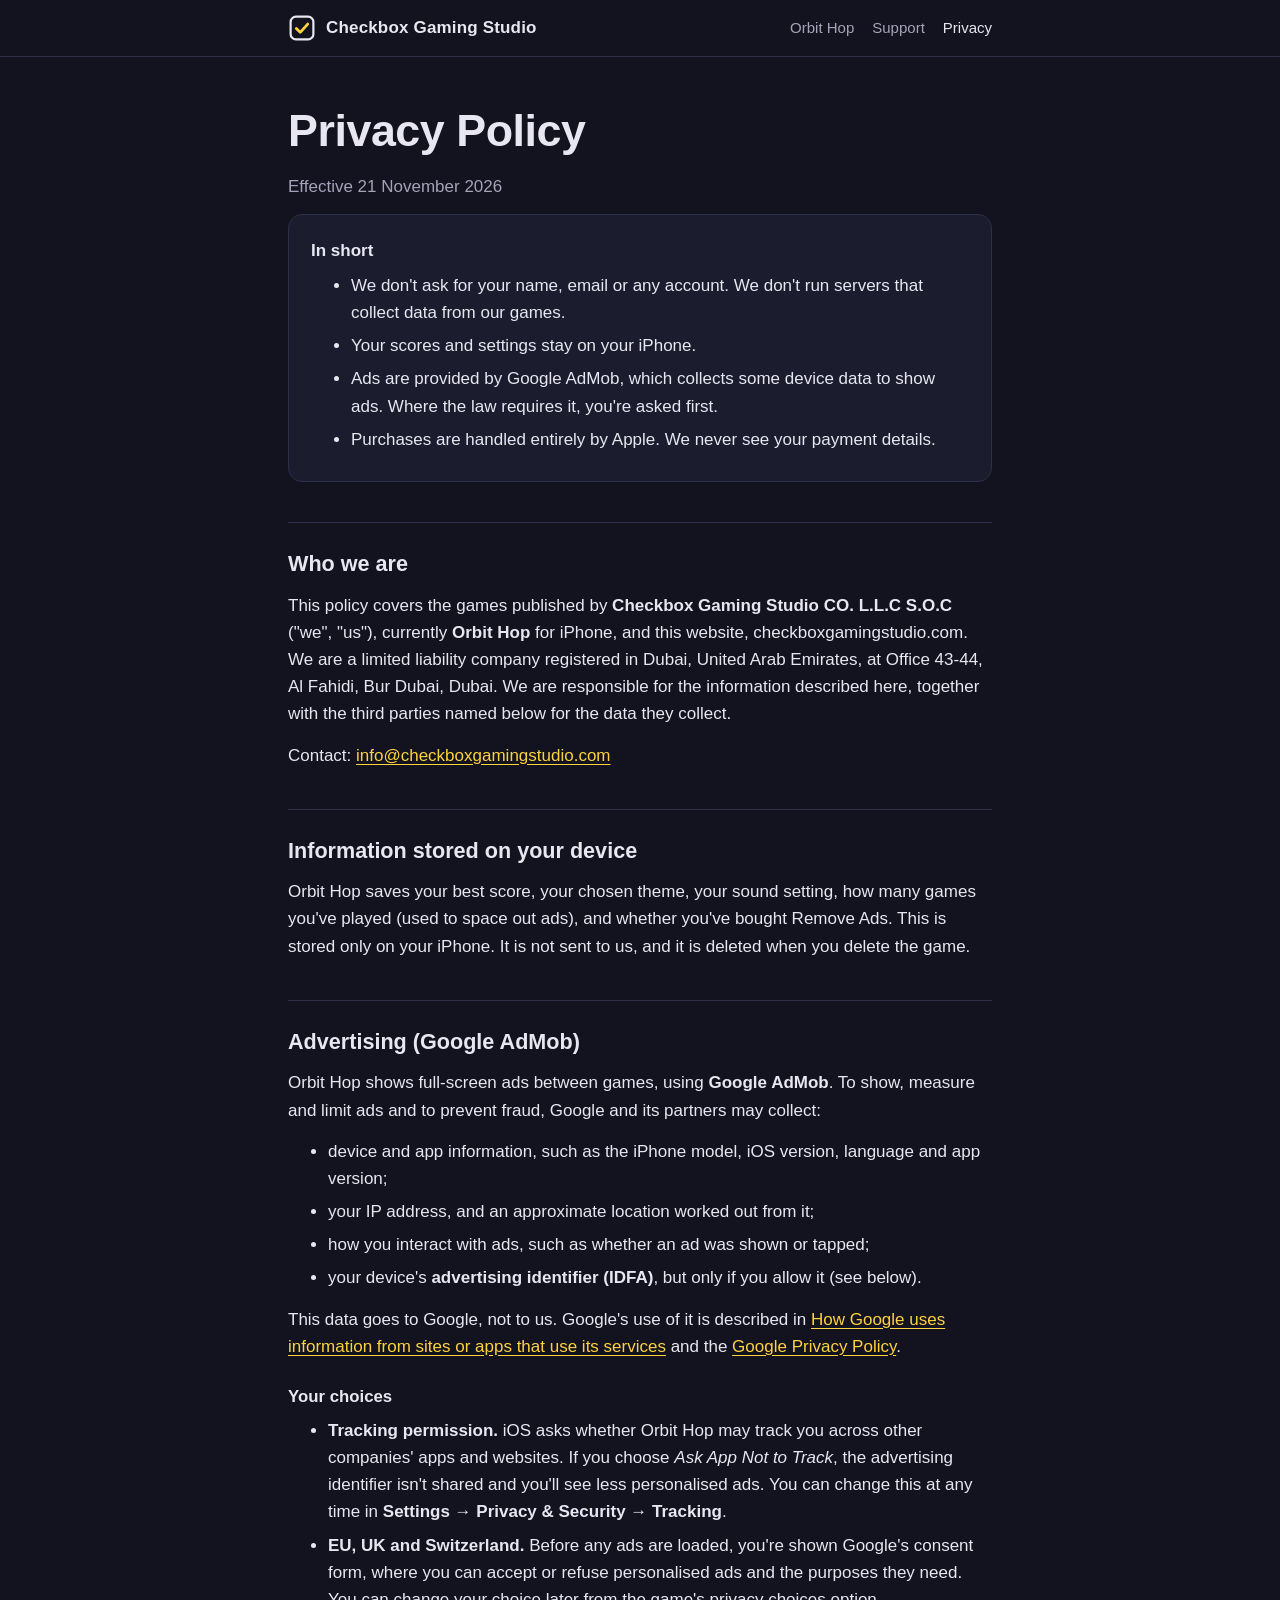
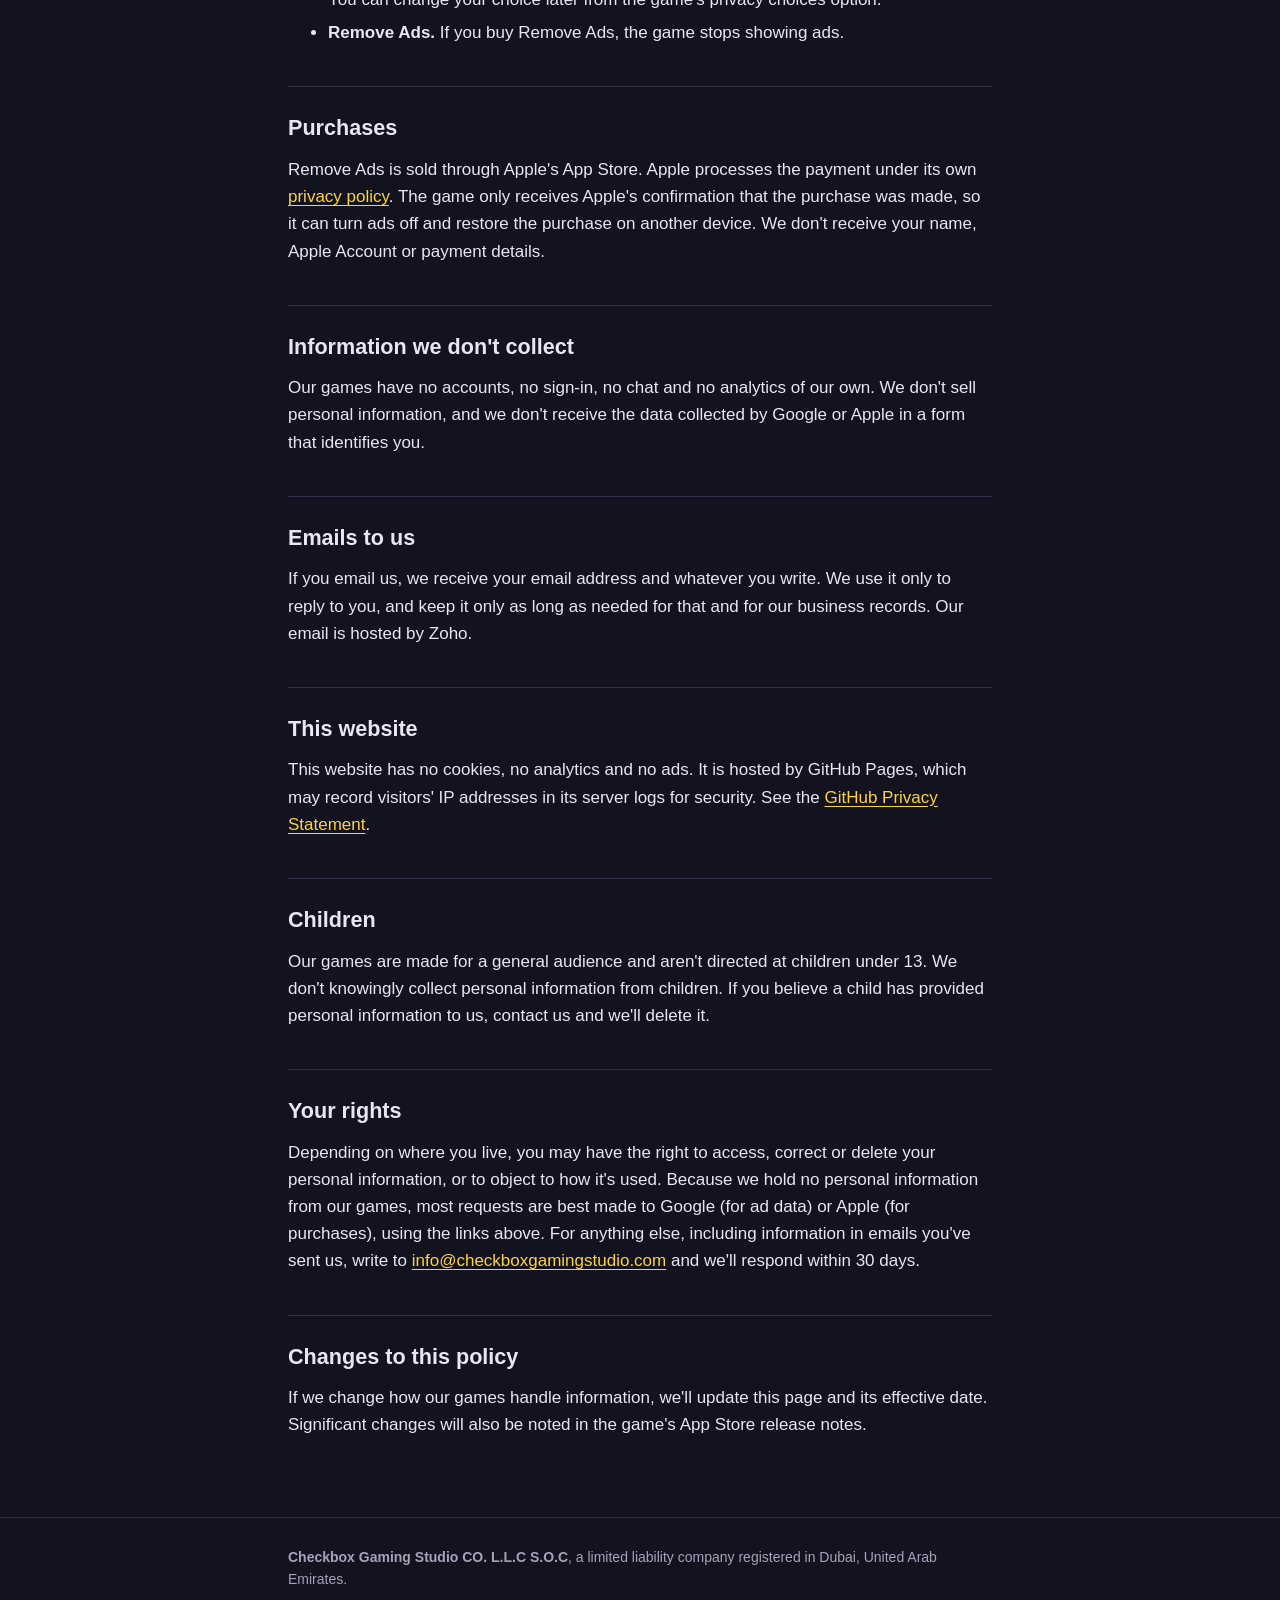
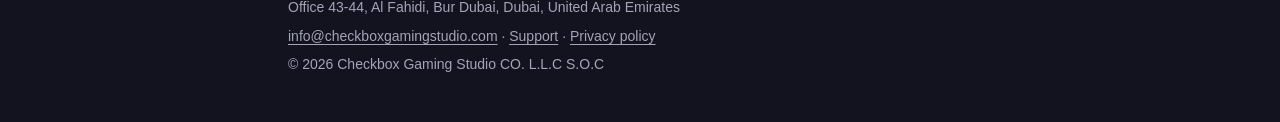
==== privacy/index.html @ 4ee4894c "Company website: home, Orbit Hop, support, privacy policy Co-Authored-By: Claude Opus 5.5 <noreply@a" ====
<!doctype html>
<html lang="en">
<head>
  <meta charset="utf-8">
  <meta name="viewport" content="width=device-width, initial-scale=1">
  <title>Privacy Policy · Checkbox Gaming Studio</title>
  <meta name="description" content="How Checkbox Gaming Studio's games and website handle your information.">
  <link rel="icon" href="/assets/favicon.svg" type="image/svg+xml">
  <link rel="stylesheet" href="/assets/style.css">
</head>
<body>
  <header class="site-header">
    <div class="wrap">
      <a class="brand" href="/">
        <svg viewBox="0 0 32 32" aria-hidden="true"><rect x="3" y="3" width="26" height="26" rx="6" fill="none" stroke="#e8e6f0" stroke-width="2.5"/><path d="M9.5 16.5l4.5 4.5 8.5-9.5" fill="none" stroke="#ffd23f" stroke-width="3.2" stroke-linecap="round" stroke-linejoin="round"/></svg>
        Checkbox Gaming Studio
      </a>
      <nav class="nav" aria-label="Main">
        <a href="/orbit-hop/">Orbit Hop</a>
        <a href="/support/">Support</a>
        <a href="/privacy/" aria-current="page">Privacy</a>
      </nav>
    </div>
  </header>

  <main class="legal">
    <div class="wrap">
      <h1>Privacy Policy</h1>
      <p class="muted">Effective 21 November 2026</p>

      <div class="card">
        <p style="margin-bottom:8px"><strong>In short</strong></p>
        <ul style="margin:0">
          <li>We don't ask for your name, email or any account. We don't run servers that collect data from our games.</li>
          <li>Your scores and settings stay on your iPhone.</li>
          <li>Ads are provided by Google AdMob, which collects some device data to show ads. Where the law requires it, you're asked first.</li>
          <li>Purchases are handled entirely by Apple. We never see your payment details.</li>
        </ul>
      </div>

      <h2>Who we are</h2>
      <p>This policy covers the games published by <strong>Checkbox Gaming Studio CO. L.L.C S.O.C</strong> ("we", "us"), currently <strong>Orbit Hop</strong> for iPhone, and this website, checkboxgamingstudio.com. We are a limited liability company registered in Dubai, United Arab Emirates, at Office 43-44, Al Fahidi, Bur Dubai, Dubai. We are responsible for the information described here, together with the third parties named below for the data they collect.</p>
      <p>Contact: <a href="mailto:info@checkboxgamingstudio.com">info@checkboxgamingstudio.com</a></p>

      <h2>Information stored on your device</h2>
      <p>Orbit Hop saves your best score, your chosen theme, your sound setting, how many games you've played (used to space out ads), and whether you've bought Remove Ads. This is stored only on your iPhone. It is not sent to us, and it is deleted when you delete the game.</p>

      <h2>Advertising (Google AdMob)</h2>
      <p>Orbit Hop shows full-screen ads between games, using <strong>Google AdMob</strong>. To show, measure and limit ads and to prevent fraud, Google and its partners may collect:</p>
      <ul>
        <li>device and app information, such as the iPhone model, iOS version, language and app version;</li>
        <li>your IP address, and an approximate location worked out from it;</li>
        <li>how you interact with ads, such as whether an ad was shown or tapped;</li>
        <li>your device's <strong>advertising identifier (IDFA)</strong>, but only if you allow it (see below).</li>
      </ul>
      <p>This data goes to Google, not to us. Google's use of it is described in <a href="https://policies.google.com/technologies/partner-sites">How Google uses information from sites or apps that use its services</a> and the <a href="https://policies.google.com/privacy">Google Privacy Policy</a>.</p>

      <h3>Your choices</h3>
      <ul>
        <li><strong>Tracking permission.</strong> iOS asks whether Orbit Hop may track you across other companies' apps and websites. If you choose <em>Ask App Not to Track</em>, the advertising identifier isn't shared and you'll see less personalised ads. You can change this at any time in <strong>Settings → Privacy &amp; Security → Tracking</strong>.</li>
        <li><strong>EU, UK and Switzerland.</strong> Before any ads are loaded, you're shown Google's consent form, where you can accept or refuse personalised ads and the purposes they need. You can change your choice later from the game's privacy choices option.</li>
        <li><strong>Remove Ads.</strong> If you buy Remove Ads, the game stops showing ads.</li>
      </ul>

      <h2>Purchases</h2>
      <p>Remove Ads is sold through Apple's App Store. Apple processes the payment under its own <a href="https://www.apple.com/legal/privacy/">privacy policy</a>. The game only receives Apple's confirmation that the purchase was made, so it can turn ads off and restore the purchase on another device. We don't receive your name, Apple Account or payment details.</p>

      <h2>Information we don't collect</h2>
      <p>Our games have no accounts, no sign-in, no chat and no analytics of our own. We don't sell personal information, and we don't receive the data collected by Google or Apple in a form that identifies you.</p>

      <h2>Emails to us</h2>
      <p>If you email us, we receive your email address and whatever you write. We use it only to reply to you, and keep it only as long as needed for that and for our business records. Our email is hosted by Zoho.</p>

      <h2>This website</h2>
      <p>This website has no cookies, no analytics and no ads. It is hosted by GitHub Pages, which may record visitors' IP addresses in its server logs for security. See the <a href="https://docs.github.com/en/site-policy/privacy-policies/github-general-privacy-statement">GitHub Privacy Statement</a>.</p>

      <h2>Children</h2>
      <p>Our games are made for a general audience and aren't directed at children under 13. We don't knowingly collect personal information from children. If you believe a child has provided personal information to us, contact us and we'll delete it.</p>

      <h2>Your rights</h2>
      <p>Depending on where you live, you may have the right to access, correct or delete your personal information, or to object to how it's used. Because we hold no personal information from our games, most requests are best made to Google (for ad data) or Apple (for purchases), using the links above. For anything else, including information in emails you've sent us, write to <a href="mailto:info@checkboxgamingstudio.com">info@checkboxgamingstudio.com</a> and we'll respond within 30 days.</p>

      <h2>Changes to this policy</h2>
      <p>If we change how our games handle information, we'll update this page and its effective date. Significant changes will also be noted in the game's App Store release notes.</p>
    </div>
  </main>

  <footer class="site-footer">
    <div class="wrap">
      <p><strong>Checkbox Gaming Studio CO. L.L.C S.O.C</strong>, a limited liability company registered in Dubai, United Arab Emirates.</p>
      <p>Office 43-44, Al Fahidi, Bur Dubai, Dubai, United Arab Emirates</p>
      <p><a href="mailto:info@checkboxgamingstudio.com">info@checkboxgamingstudio.com</a> · <a href="/support/">Support</a> · <a href="/privacy/">Privacy policy</a></p>
      <p>© 2026 Checkbox Gaming Studio CO. L.L.C S.O.C</p>
    </div>
  </footer>
</body>
</html>
---- assets/style.css ----
/* Checkbox Gaming Studio: colours from Orbit Hop's "Night" theme. */
:root {
  --bg: #12131f;
  --surface: #1b1d2e;
  --line: #2c2f47;
  --text: #e8e6f0;
  --muted: #a5a3b8;
  --accent: #ffd23f;
  --alert: #ff4f5e;
  --radius: 14px;
  --max: 46rem;
  color-scheme: dark;
}

* { box-sizing: border-box; }

html { -webkit-text-size-adjust: 100%; }

body {
  margin: 0;
  background: var(--bg);
  color: var(--text);
  font: 17px/1.6 -apple-system, BlinkMacSystemFont, "Segoe UI", Roboto, "Helvetica Neue", Arial, sans-serif;
}

a { color: var(--accent); text-underline-offset: 0.18em; }
a:hover { text-decoration-thickness: 2px; }
a:focus-visible { outline: 2px solid var(--accent); outline-offset: 3px; border-radius: 4px; }

.wrap { max-width: var(--max); margin: 0 auto; padding: 0 16px; }

/* Header */
.site-header { border-bottom: 1px solid var(--line); }
.site-header .wrap {
  display: flex; align-items: center; justify-content: space-between;
  gap: 16px; flex-wrap: wrap; padding-top: 14px; padding-bottom: 14px;
}
.brand {
  display: flex; align-items: center; gap: 10px;
  color: var(--text); text-decoration: none; font-weight: 700; letter-spacing: 0.01em;
}
.brand svg { width: 28px; height: 28px; flex: none; }
.nav { display: flex; gap: 18px; flex-wrap: wrap; font-size: 15px; }
.nav a { color: var(--muted); text-decoration: none; }
.nav a:hover, .nav a[aria-current="page"] { color: var(--text); }

/* Content */
main { padding: 48px 0 64px; }
h1 { font-size: clamp(2rem, 6vw, 2.8rem); line-height: 1.15; margin: 0 0 16px; letter-spacing: -0.01em; }
h2 { font-size: 1.35rem; margin: 40px 0 10px; }
h3 { font-size: 1.05rem; margin: 24px 0 6px; }
p, ul, ol { margin: 0 0 14px; }
li { margin-bottom: 6px; }
.lead { font-size: 1.15rem; color: var(--muted); max-width: 36rem; }
.muted { color: var(--muted); }
.small { font-size: 14px; }

.hero { display: grid; gap: 32px; align-items: center; }
@media (min-width: 720px) { .hero { grid-template-columns: 1.3fr 1fr; } }

.card {
  background: var(--surface); border: 1px solid var(--line); border-radius: var(--radius);
  padding: 22px;
}
.game-card { display: flex; gap: 18px; align-items: center; margin-top: 12px; }
.game-card img { width: 88px; height: 88px; border-radius: 20px; flex: none; }
.game-card h3 { margin-top: 0; }
.game-card p { margin-bottom: 0; }

.badge {
  display: inline-block; font-size: 13px; font-weight: 600; color: var(--bg);
  background: var(--accent); border-radius: 999px; padding: 2px 10px; margin-bottom: 8px;
}

.button {
  display: inline-block; background: var(--accent); color: var(--bg); font-weight: 700;
  text-decoration: none; padding: 10px 18px; border-radius: 999px;
}

dl.facts { display: grid; grid-template-columns: max-content 1fr; gap: 6px 18px; margin: 0; }
dl.facts dt { color: var(--muted); }
dl.facts dd { margin: 0; }
@media (max-width: 480px) {
  dl.facts { grid-template-columns: 1fr; }
  dl.facts dd { margin-bottom: 8px; }
}

/* The orbit drawing */
.orbit { width: 100%; max-width: 200px; justify-self: center; }
@media (min-width: 720px) { .orbit { max-width: 280px; } }
.orbit .ring { fill: none; stroke: var(--text); stroke-linecap: round; transform-origin: 100px 100px; }
.orbit .r1 { animation: spin 14s linear infinite; }
.orbit .r2 { animation: spin 10s linear infinite reverse; }
.orbit .r3 { animation: spin 7s linear infinite; }
.orbit .dot-path { transform-origin: 100px 100px; animation: spin 3.2s linear infinite; }
@keyframes spin { to { transform: rotate(360deg); } }
@media (prefers-reduced-motion: reduce) {
  .orbit .ring, .orbit .dot-path { animation: none; }
}

/* Legal pages */
.legal h2 { border-top: 1px solid var(--line); padding-top: 24px; }

/* Footer */
.site-footer { border-top: 1px solid var(--line); padding: 28px 0 40px; font-size: 14px; color: var(--muted); }
.site-footer p { margin-bottom: 6px; }
.site-footer a { color: var(--muted); }
.site-footer a:hover { color: var(--text); }
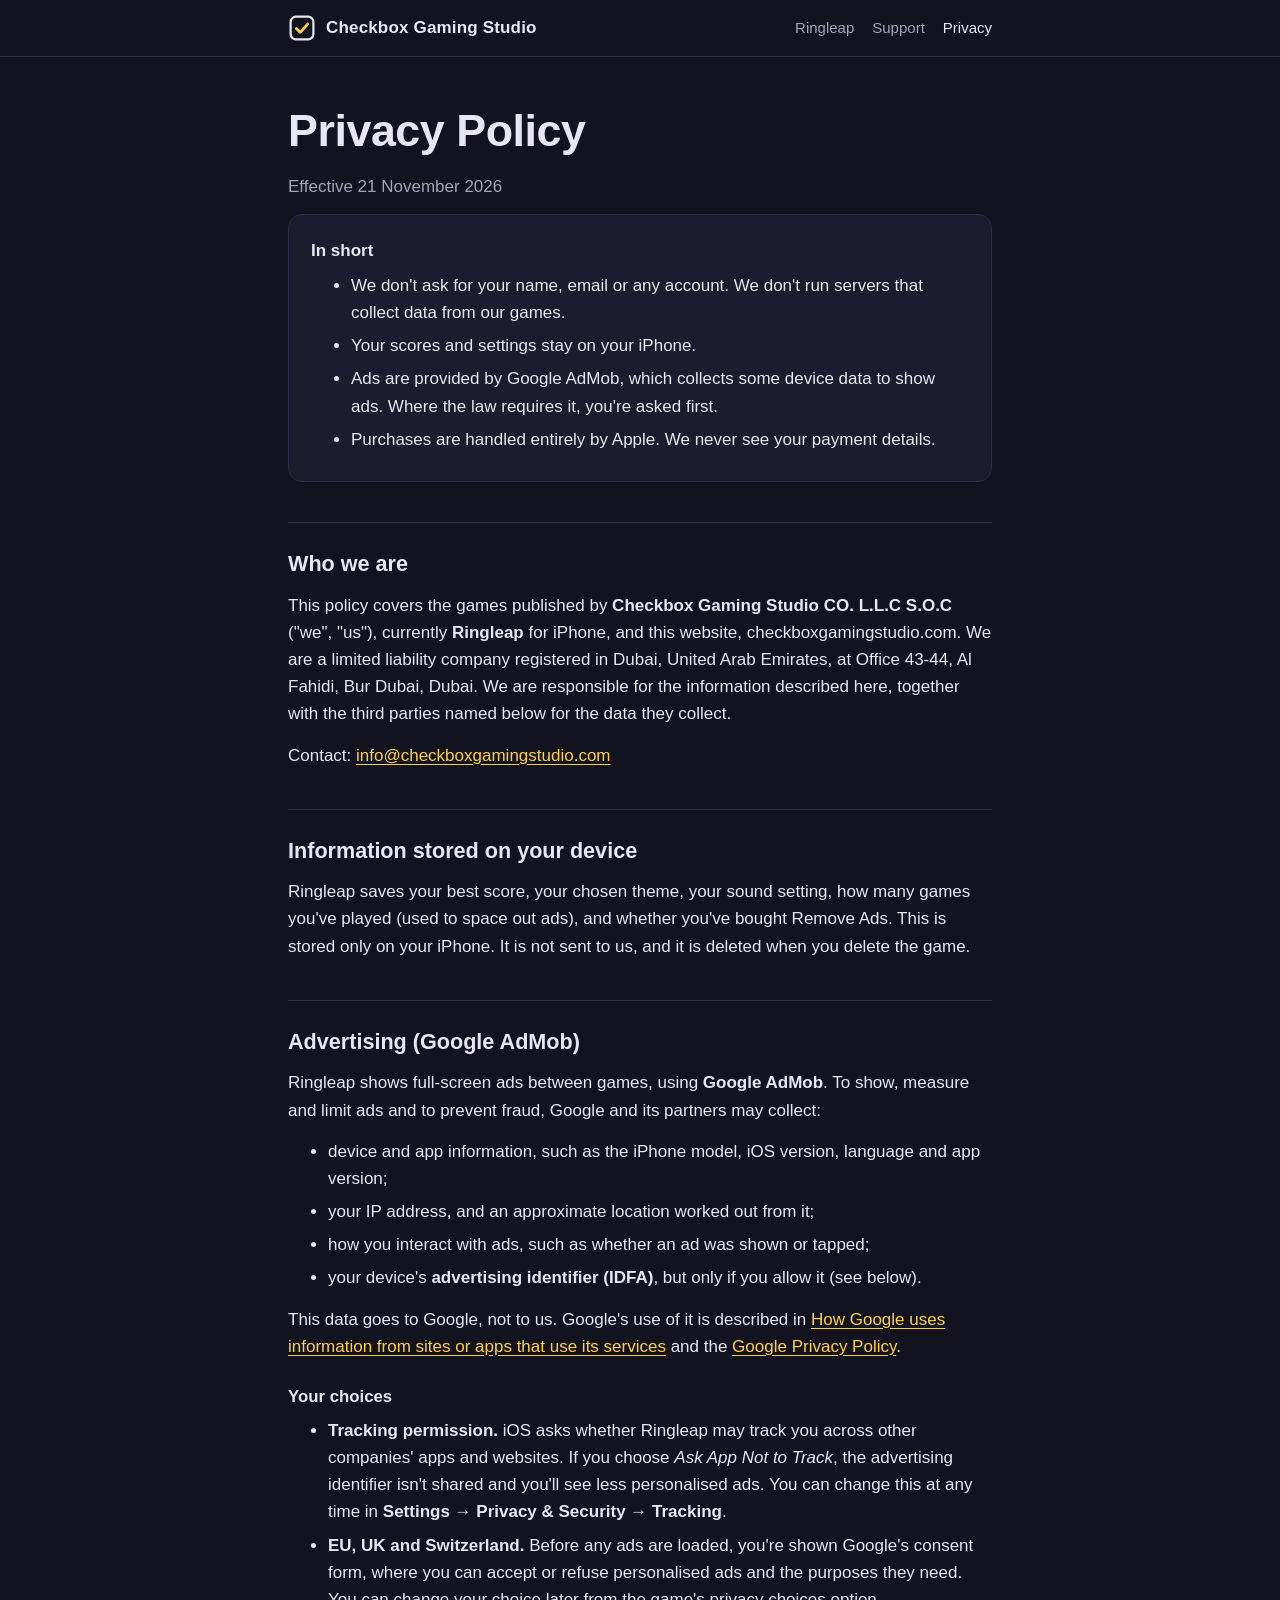
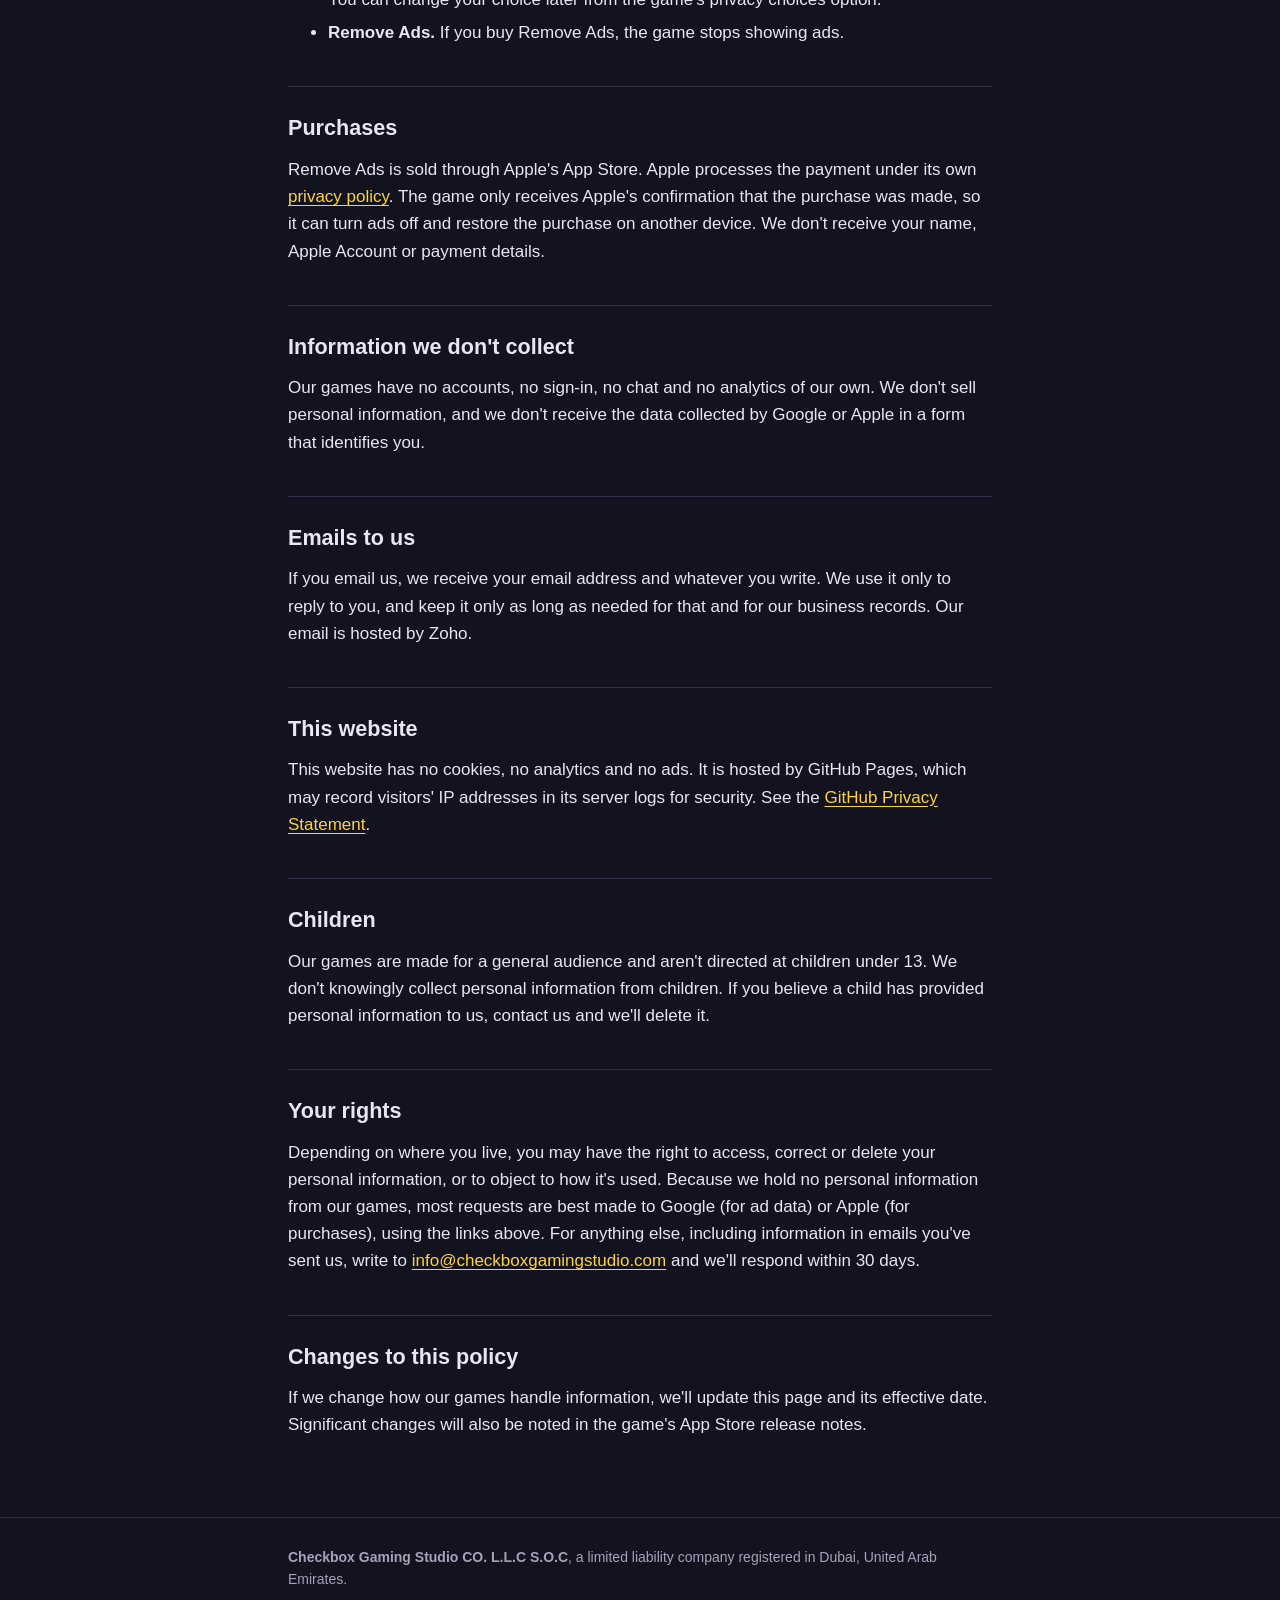
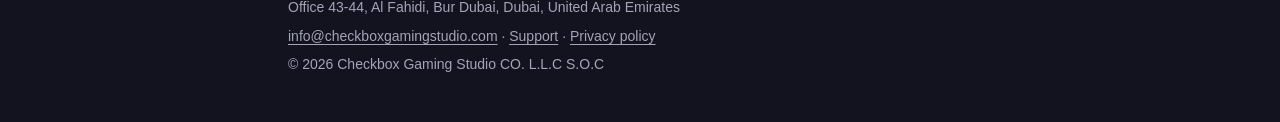
==== commit b90f5db6: "Rename the game to Ringleap Co-Authored-By: Claude Opus 5.5 <noreply@anthropic.com>" ====
--- a/privacy/index.html
+++ b/privacy/index.html
@@ -16,7 +16,7 @@
         Checkbox Gaming Studio
       </a>
       <nav class="nav" aria-label="Main">
-        <a href="/orbit-hop/">Orbit Hop</a>
+        <a href="/ringleap/">Ringleap</a>
         <a href="/support/">Support</a>
         <a href="/privacy/" aria-current="page">Privacy</a>
       </nav>
@@ -39,14 +39,14 @@
       </div>
 
       <h2>Who we are</h2>
-      <p>This policy covers the games published by <strong>Checkbox Gaming Studio CO. L.L.C S.O.C</strong> ("we", "us"), currently <strong>Orbit Hop</strong> for iPhone, and this website, checkboxgamingstudio.com. We are a limited liability company registered in Dubai, United Arab Emirates, at Office 43-44, Al Fahidi, Bur Dubai, Dubai. We are responsible for the information described here, together with the third parties named below for the data they collect.</p>
+      <p>This policy covers the games published by <strong>Checkbox Gaming Studio CO. L.L.C S.O.C</strong> ("we", "us"), currently <strong>Ringleap</strong> for iPhone, and this website, checkboxgamingstudio.com. We are a limited liability company registered in Dubai, United Arab Emirates, at Office 43-44, Al Fahidi, Bur Dubai, Dubai. We are responsible for the information described here, together with the third parties named below for the data they collect.</p>
       <p>Contact: <a href="mailto:info@checkboxgamingstudio.com">info@checkboxgamingstudio.com</a></p>
 
       <h2>Information stored on your device</h2>
-      <p>Orbit Hop saves your best score, your chosen theme, your sound setting, how many games you've played (used to space out ads), and whether you've bought Remove Ads. This is stored only on your iPhone. It is not sent to us, and it is deleted when you delete the game.</p>
+      <p>Ringleap saves your best score, your chosen theme, your sound setting, how many games you've played (used to space out ads), and whether you've bought Remove Ads. This is stored only on your iPhone. It is not sent to us, and it is deleted when you delete the game.</p>
 
       <h2>Advertising (Google AdMob)</h2>
-      <p>Orbit Hop shows full-screen ads between games, using <strong>Google AdMob</strong>. To show, measure and limit ads and to prevent fraud, Google and its partners may collect:</p>
+      <p>Ringleap shows full-screen ads between games, using <strong>Google AdMob</strong>. To show, measure and limit ads and to prevent fraud, Google and its partners may collect:</p>
       <ul>
         <li>device and app information, such as the iPhone model, iOS version, language and app version;</li>
         <li>your IP address, and an approximate location worked out from it;</li>
@@ -57,7 +57,7 @@
 
       <h3>Your choices</h3>
       <ul>
-        <li><strong>Tracking permission.</strong> iOS asks whether Orbit Hop may track you across other companies' apps and websites. If you choose <em>Ask App Not to Track</em>, the advertising identifier isn't shared and you'll see less personalised ads. You can change this at any time in <strong>Settings → Privacy &amp; Security → Tracking</strong>.</li>
+        <li><strong>Tracking permission.</strong> iOS asks whether Ringleap may track you across other companies' apps and websites. If you choose <em>Ask App Not to Track</em>, the advertising identifier isn't shared and you'll see less personalised ads. You can change this at any time in <strong>Settings → Privacy &amp; Security → Tracking</strong>.</li>
         <li><strong>EU, UK and Switzerland.</strong> Before any ads are loaded, you're shown Google's consent form, where you can accept or refuse personalised ads and the purposes they need. You can change your choice later from the game's privacy choices option.</li>
         <li><strong>Remove Ads.</strong> If you buy Remove Ads, the game stops showing ads.</li>
       </ul>
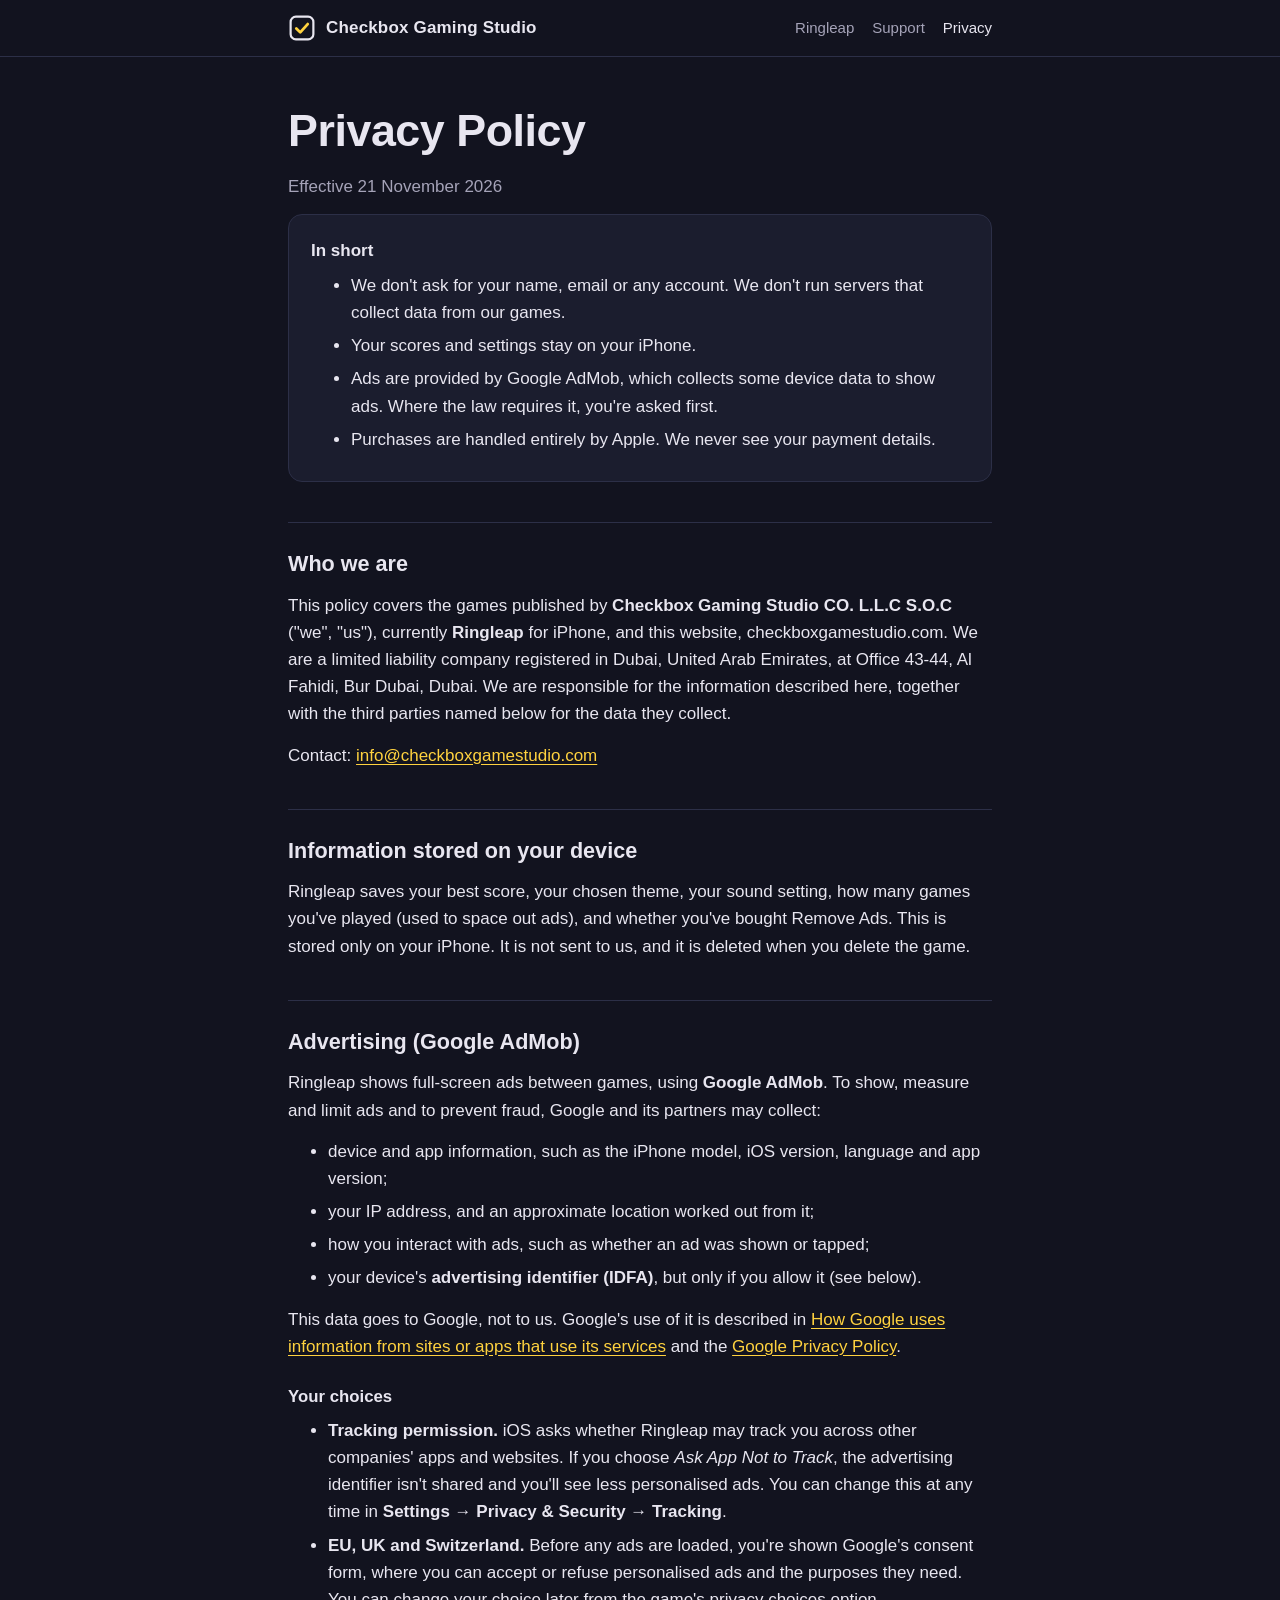
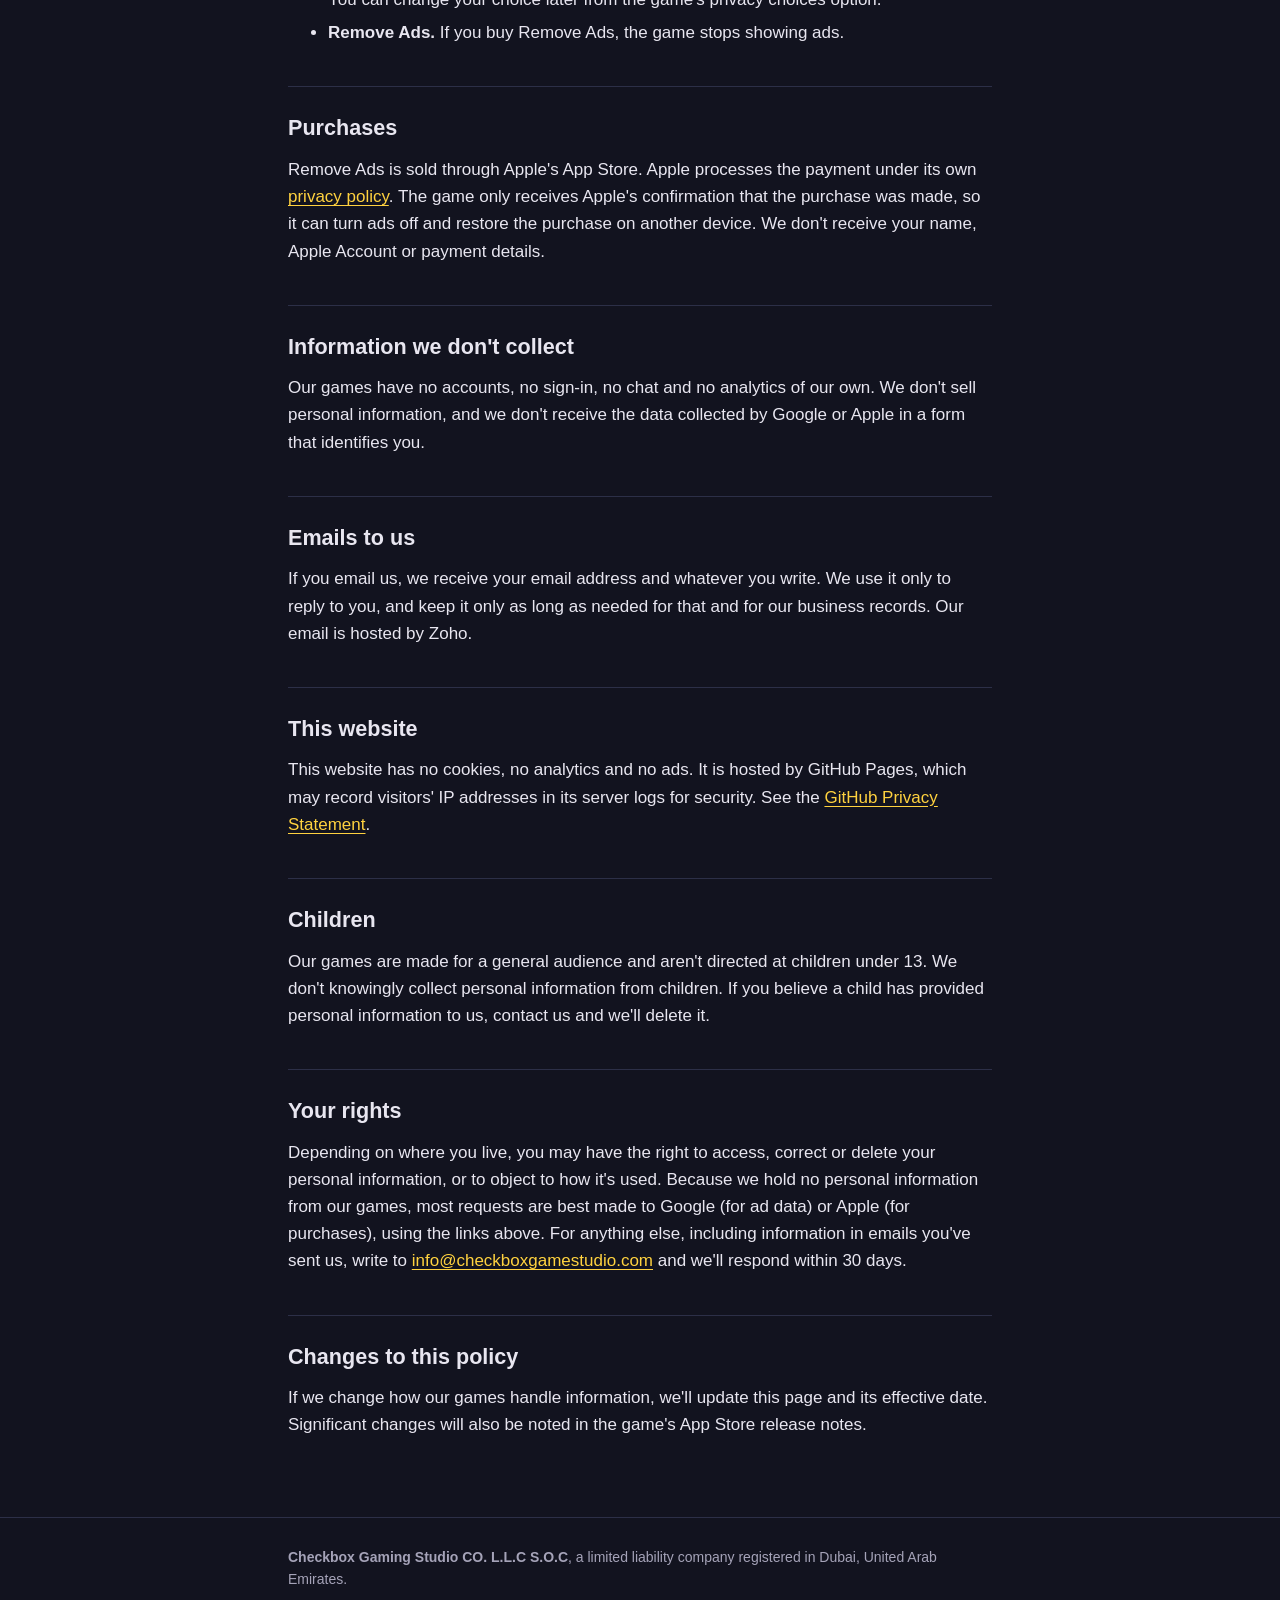
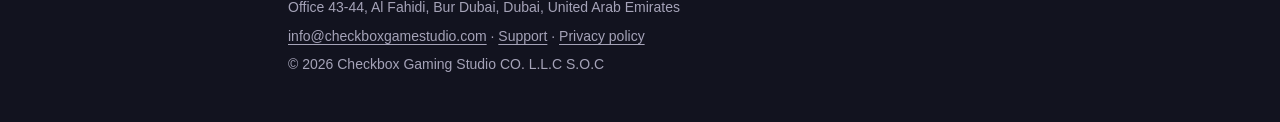
==== commit d94fbcea: "Use the registered domain, checkboxgamestudio.com Co-Authored-By: Claude Opus 5.5 <noreply@anthropic" ====
--- a/privacy/index.html
+++ b/privacy/index.html
@@ -39,8 +39,8 @@
       </div>
 
       <h2>Who we are</h2>
-      <p>This policy covers the games published by <strong>Checkbox Gaming Studio CO. L.L.C S.O.C</strong> ("we", "us"), currently <strong>Ringleap</strong> for iPhone, and this website, checkboxgamingstudio.com. We are a limited liability company registered in Dubai, United Arab Emirates, at Office 43-44, Al Fahidi, Bur Dubai, Dubai. We are responsible for the information described here, together with the third parties named below for the data they collect.</p>
-      <p>Contact: <a href="mailto:info@checkboxgamingstudio.com">info@checkboxgamingstudio.com</a></p>
+      <p>This policy covers the games published by <strong>Checkbox Gaming Studio CO. L.L.C S.O.C</strong> ("we", "us"), currently <strong>Ringleap</strong> for iPhone, and this website, checkboxgamestudio.com. We are a limited liability company registered in Dubai, United Arab Emirates, at Office 43-44, Al Fahidi, Bur Dubai, Dubai. We are responsible for the information described here, together with the third parties named below for the data they collect.</p>
+      <p>Contact: <a href="mailto:info@checkboxgamestudio.com">info@checkboxgamestudio.com</a></p>
 
       <h2>Information stored on your device</h2>
       <p>Ringleap saves your best score, your chosen theme, your sound setting, how many games you've played (used to space out ads), and whether you've bought Remove Ads. This is stored only on your iPhone. It is not sent to us, and it is deleted when you delete the game.</p>
@@ -78,7 +78,7 @@
       <p>Our games are made for a general audience and aren't directed at children under 13. We don't knowingly collect personal information from children. If you believe a child has provided personal information to us, contact us and we'll delete it.</p>
 
       <h2>Your rights</h2>
-      <p>Depending on where you live, you may have the right to access, correct or delete your personal information, or to object to how it's used. Because we hold no personal information from our games, most requests are best made to Google (for ad data) or Apple (for purchases), using the links above. For anything else, including information in emails you've sent us, write to <a href="mailto:info@checkboxgamingstudio.com">info@checkboxgamingstudio.com</a> and we'll respond within 30 days.</p>
+      <p>Depending on where you live, you may have the right to access, correct or delete your personal information, or to object to how it's used. Because we hold no personal information from our games, most requests are best made to Google (for ad data) or Apple (for purchases), using the links above. For anything else, including information in emails you've sent us, write to <a href="mailto:info@checkboxgamestudio.com">info@checkboxgamestudio.com</a> and we'll respond within 30 days.</p>
 
       <h2>Changes to this policy</h2>
       <p>If we change how our games handle information, we'll update this page and its effective date. Significant changes will also be noted in the game's App Store release notes.</p>
@@ -89,7 +89,7 @@
     <div class="wrap">
       <p><strong>Checkbox Gaming Studio CO. L.L.C S.O.C</strong>, a limited liability company registered in Dubai, United Arab Emirates.</p>
       <p>Office 43-44, Al Fahidi, Bur Dubai, Dubai, United Arab Emirates</p>
-      <p><a href="mailto:info@checkboxgamingstudio.com">info@checkboxgamingstudio.com</a> · <a href="/support/">Support</a> · <a href="/privacy/">Privacy policy</a></p>
+      <p><a href="mailto:info@checkboxgamestudio.com">info@checkboxgamestudio.com</a> · <a href="/support/">Support</a> · <a href="/privacy/">Privacy policy</a></p>
       <p>© 2026 Checkbox Gaming Studio CO. L.L.C S.O.C</p>
     </div>
   </footer>
--- a/assets/style.css
+++ b/assets/style.css
@@ -1,4 +1,4 @@
-/* Checkbox Gaming Studio: colours from Orbit Hop's "Night" theme. */
+/* Checkbox Gaming Studio: colours from Ringleap's "Night" theme. */
 :root {
   --bg: #12131f;
   --surface: #1b1d2e;
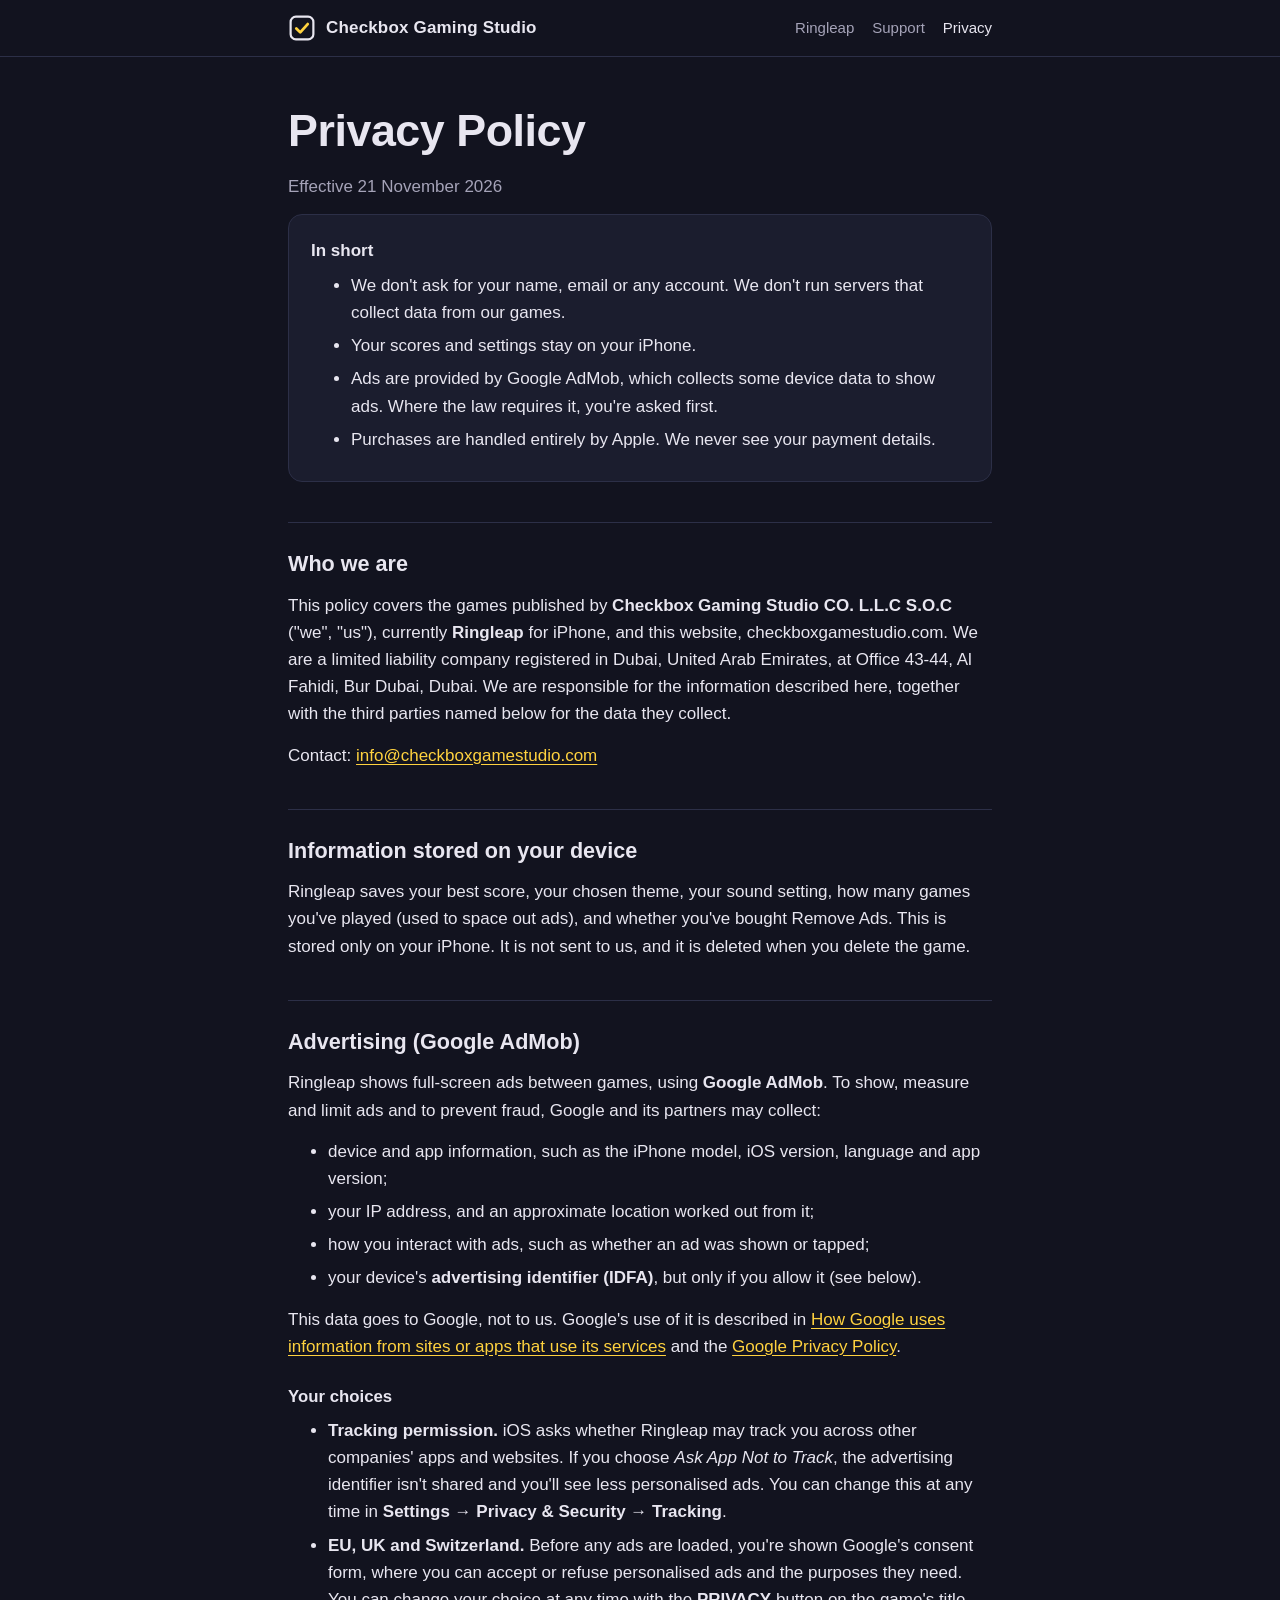
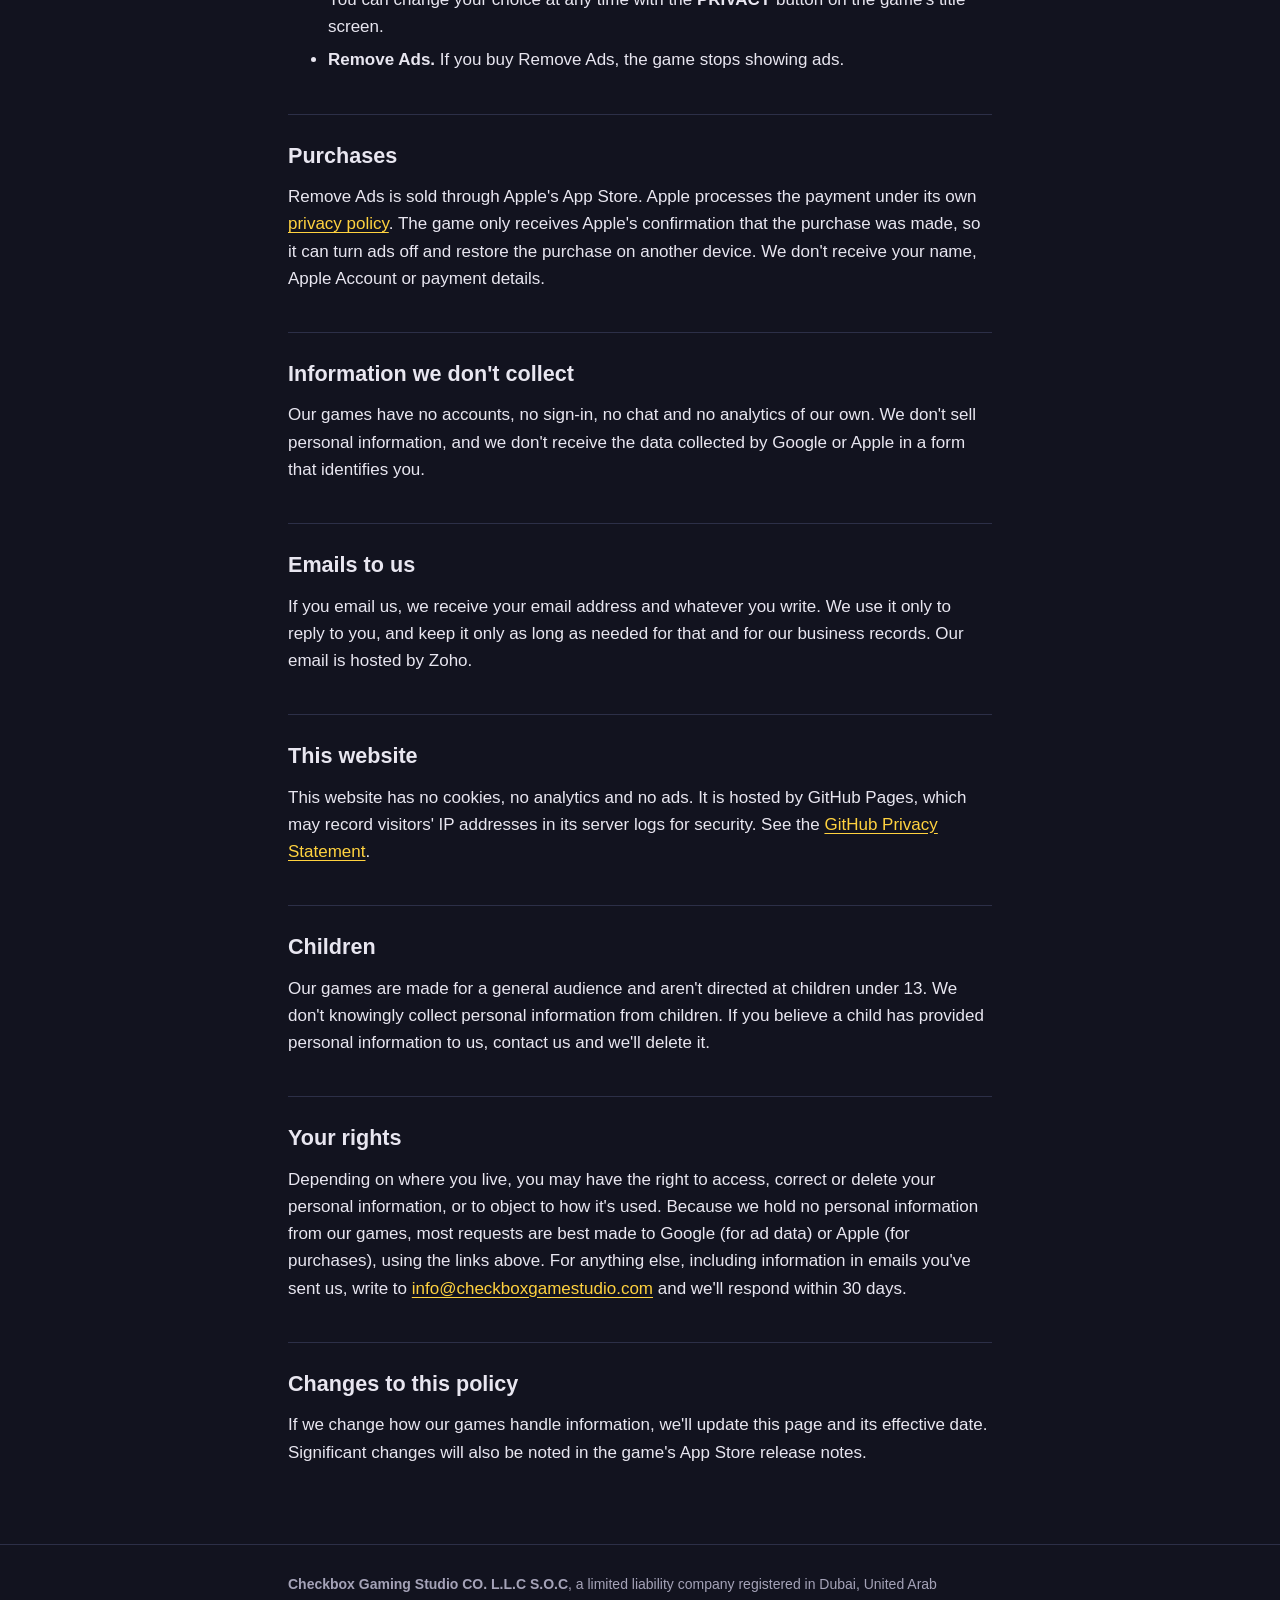
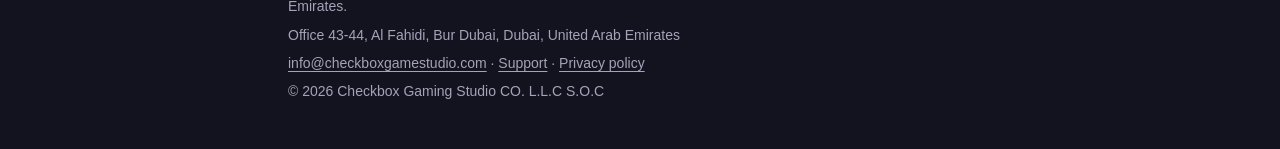
==== commit cf3f57e2: "Privacy and support: point to the game's PRIVACY button Co-Authored-By: Claude Opus 5.5 <noreply@ant" ====
--- a/privacy/index.html
+++ b/privacy/index.html
@@ -58,7 +58,7 @@
       <h3>Your choices</h3>
       <ul>
         <li><strong>Tracking permission.</strong> iOS asks whether Ringleap may track you across other companies' apps and websites. If you choose <em>Ask App Not to Track</em>, the advertising identifier isn't shared and you'll see less personalised ads. You can change this at any time in <strong>Settings → Privacy &amp; Security → Tracking</strong>.</li>
-        <li><strong>EU, UK and Switzerland.</strong> Before any ads are loaded, you're shown Google's consent form, where you can accept or refuse personalised ads and the purposes they need. You can change your choice later from the game's privacy choices option.</li>
+        <li><strong>EU, UK and Switzerland.</strong> Before any ads are loaded, you're shown Google's consent form, where you can accept or refuse personalised ads and the purposes they need. You can change your choice at any time with the <strong>PRIVACY</strong> button on the game's title screen.</li>
         <li><strong>Remove Ads.</strong> If you buy Remove Ads, the game stops showing ads.</li>
       </ul>
 
